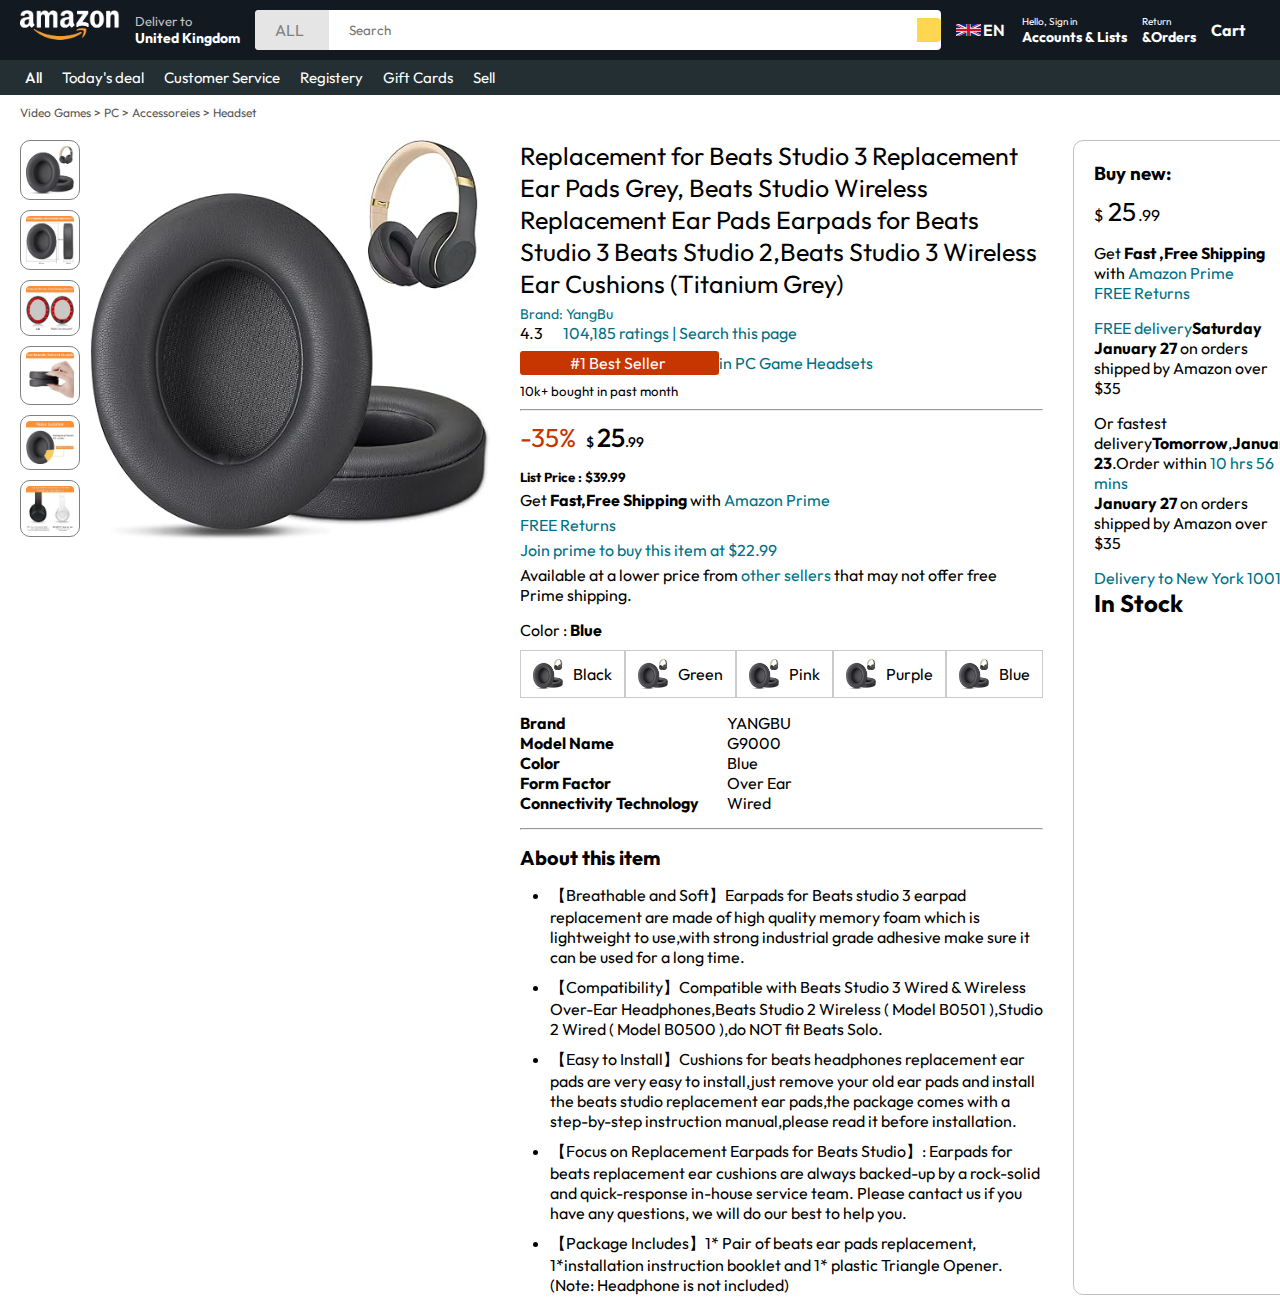
==== AMAZON/product.html @ c56bf2b7 "commit" ====
<!DOCTYPE html>
<html lang="en">
<head>
    <meta charset="UTF-8">
    <meta name="viewport" content="width=device-width, initial-scale=1.0">
    <title>Document</title>
    <link rel="stylesheet" href="https://cdnjs.cloudflare.com/ajax/libs/font-awesome/6.6.0/css/all.min.css" integrity="sha512-Kc323vGBEqzTmouAECnVceyQqyqdsSiqLQISBL29aUW4U/M7pSPA/gEUZQqv1cwx4OnYxTxve5UMg5GT6L4JJg==" crossorigin="anonymous" referrerpolicy="no-referrer" />
    <link rel="stylesheet" href="style.css">
    <link rel="stylesheet" href="product.css">
</head>
<body>
    <nav>
        <a href="">
        <img src="./images/a2-logo.png" width="100px" alt="">
    </a>
    <div class="nav-country">
        <i class="fa-solid fa-location-dot"></i>
       <div>
        <p>Deliver to</p> 
        <h1>United Kingdom</h1></div>
    </div>
    <div class="nav-search">
        <div class="nav-search-gategory">
        <p>ALL</p>
        <i class="fa-solid fa-caret-down"></i></div>
        <input type="text" class="nav-search-input" placeholder="Search">
        <i class="fa-solid fa-magnifying-glass" ></i>
    </div>

    <div class="nav-language">
        <img src="./images/flag1.png" alt="" width="25px">
        <p>EN</p>
        <i class="fa-solid fa-caret-down"></i>
    </div>
    <div class="nav-text">
        <p>Hello, Sign in</p>
        <h1>Accounts & Lists <i class="fa-solid fa-caret-down"></i></h1>
    </div>
    <div class="nav-text">
        <p>Return</p>
        <h1>&Orders<i class="fa-solid fa-caret-down"></i></h1>
    </div>
   <a href="" class="nav-cart">
    <i class="fa-solid fa-cart-shopping"></i>
    <h4>Cart</h4>
   </a>
    </nav>
    <div class="nav-bottom">
        <div>
            <i class="fa-solid fa-bars"></i>
            <p>All</p>
        </div>
        <p>Today's deal</p>
        <p>Customer Service</p>
        <p>Registery</p>
        <p>Gift Cards</p>
        <p>Sell</p>
    </div>
    <p class="breadcrum">Video Games > PC > Accessoreies > Headset</p>
    <div class="product-display">
        <div class="product-d-image">
            <div class="product-icons">
                <img src="./images/headphone.jpg" alt="" width="60">
                <img src="./images/headphone1.jpg" alt="" width="60">
                <img src="./images/headphone2.jpg" alt="" width="60">
                <img src="./images/headphone3.jpg" alt="" width="60">
                <img src="./images/headphone4.jpg" alt="" width="60">
                <img src="./images/headphone6.jpg" alt="" width="60">
            </div>
            <div class="product-main-image">
                <img src="./images/headphone.jpg" alt="" width="400">
            </div>
        </div>
        <div class="product-d-details">
        <p class="product-title">Replacement for Beats Studio 3 Replacement Ear Pads Grey, Beats Studio Wireless Replacement Ear Pads Earpads for Beats Studio 3 Beats Studio 2,Beats Studio 3 Wireless Ear Cushions (Titanium Grey)</p>
        <p class="brand-store"> Brand: YangBu</p>
        <div class="product-rating">
            <div>
                <div>4.3 <i class="fa-solid fa-star"></i>
                <p>104,185 ratings | Search this page</p></div>
            </div>
            <p><span>#1 Best Seller </span> in PC Game Headsets</p>
            <h5>10k+ bought in past month</h5>
            <hr>
        </div>
        <div class="product-d-prize">
            <div>
                <p>
                    -35%
                </p>
                <h1>$ <span>25</span>.99</h1>
            </div>
            <h5>List Price : <span>$39.99</span></h5>
            <p>Get <b>Fast,Free Shipping </b> with <span> Amazon Prime </span></p>
            <p> <span>FREE Returns</span></p>
            <p><span>Join prime to buy this item at $22.99</span></p>
            <p>Available at a lower price from <span> other sellers </span> that may not  offer free Prime shipping.</p>
        </div>
        <div class="product-color-selection">
            <p>Color :  <b>Blue</b></p>
            <div class="product-color-options">
                <div class="option">
                    <img src="./images/headphone.jpg" alt="" width="30px">
                    <p>Black</p>
                </div>
                <div class="option">
                    <img src="./images/headphone.jpg" alt="" width="30px">
                    <p>Green</p>
                </div>
                <div class="option">
                    <img src="./images/headphone.jpg" alt="" width="30px">
                    <p>Pink</p>
                </div>
                <div class="option">
                    <img src="./images/headphone.jpg" alt="" width="30px">
                    <p>Purple</p>
                </div>
                <div class="option">
                    <img src="./images/headphone.jpg" alt="" width="30px">
                    <p>Blue</p>
                </div>
            </div>
        </div>
        <div class="product-info">
         <p><b>Brand</b></p><p>YANGBU</p>
         <p><b>Model Name</b></p><p>G9000</p>
         <p><b>Color</b></p><p>Blue</p>
         <p><b>Form Factor</b></p><p>Over Ear</p>
         <p><b>Connectivity Technology</b></p><p>Wired</p>
        </div>
        <hr>
        <div class="product-description">
            <h1>About this item</h1>
            <ul>
                <li>【Breathable and Soft】Earpads for Beats studio 3 earpad replacement are made of high quality memory foam which is lightweight to use,with strong industrial grade adhesive make sure it can be used for a long time.</li>
                <li>【Compatibility】Compatible with Beats Studio 3 Wired & Wireless Over-Ear Headphones,Beats Studio 2 Wireless ( Model B0501 ),Studio 2 Wired ( Model B0500 ),do NOT fit Beats Solo.</li>
                <li>【Easy to Install】Cushions for beats headphones replacement ear pads are very easy to install,just remove your old ear pads and install the beats studio replacement ear pads,the package comes with a step-by-step instruction manual,please read it before installation.</li>
                <li>【Focus on Replacement Earpads for Beats Studio】: Earpads for beats replacement ear cushions are always backed-up by a rock-solid and quick-response in-house service team. Please cantact us if you have any questions, we will do our best to help you.</li>
                <li>【Package Includes】1* Pair of beats ear pads replacement, 1*installation instruction booklet and 1* plastic Triangle Opener. (Note: Headphone is not included)</li>
            </ul>
        </div>
        </div>
        <div class="product-d-purchase">
            <div class="title">
                <h3>Buy new:</h3><i class="fa-regular fa-circle" style="color: #63E6BE;"></i>
            </div>
<h1 class="price">$ <span>25</span>.99
</h1>
<div class="gap">
    <p>Get <b> Fast ,Free Shipping </b> with <span>Amazon Prime </span> </p>
    <p><span>FREE Returns</span></p>
</div>
<div class="gap">
    <p><span>FREE delivery</span><b>Saturday</b></p>
    <p><b>January 27</b> on orders shipped by Amazon over $35</p>
</div>
<div class="gap">
    <p>Or fastest delivery<b>Tomorrow</b>,<b>January 23</b>.Order within <span>10 hrs 56 mins</span></p>
    <p><b>January 27</b> on orders shipped by Amazon over $35</p>
</div>
<div class="delivery-loction">
    <i class="fa-solid fa-location-dot" style="color: #0c420a;"></i> 
    <p>
        <span>Delivery to New York 10014</span>
    </p>

</div>
<h2 class="product-stock">In Stock</h2>
        </div>
    </div>
    </body>
</html>
---- AMAZON/style.css ----
/* @import url('https://fonts.googleapis.com/css2?family=Outfit:wght@800&display=swap'); */


*{
    margin: 0;
    padding: 0;
    box-sizing: border-box;
    font-family: sans-serif;
}
body{
    background-color: #dadada;
}
a{
    text-decoration: none;
    color: inherit;
}
nav{
    display: flex;
    align-items: center;
    justify-content: space-between;
    background: #131921;
    padding: 10px 20px;
    color: #fff;
}
.nav-country {
    display: flex;
    
    align-items: end;

    margin-left: 15px;
    font-size: 13px;
    color: #c4c4c4;
    
}

.nav-country h1{
    color: #fff;
    font-size: 14px;
}
.nav-search{
    flex: 1;
    display: flex;
    align-items: center;
    background: #fff;
    color: gray;
    max-width: 1000px;
    border-radius: 4px;
    margin-left: 15px;
}
.nav-search-gategory{
    display: flex;
    align-items: center;
    padding: 10px 20px;
    gap:5px;
    background: #e5e5e5;
    border-radius: 4px 0 0 4px;

}
.nav-search-input{
    border: none;
    outline: none;
    padding-left:20px ;
    width: 100%;

}
.fa-magnifying-glass{
    max-width: 42px;
    padding: 12px;
    background: #ffd64f;
    border-radius: 0 4px 4px 0;
}
.nav-language{
    display: flex;
    align-items: center;
    gap: 2px;
    font-weight: 600;
    margin-left: 15px;
}
.nav-text{
    margin-left: 15px;
}
.nav-text p{
    font-size: 10px;

}
.nav-text h1{
    font-size: 14px;
}
.nav-cart{
    display: flex;
    align-items: center;
    margin: 0px 15px;
}
.nav-bottom{
    display: flex;
    align-items: center;
    gap: 20px;
    padding: 8px 20px;
    background: #232f32;
    color: #fff;
    font-size: 15px;
}
.nav-bottom div{
display: flex;
align-items: center;
gap: 5px;
font-weight: 500;
}
.header-slider ul{
    display: flex;
    overflow-y: hidden;

}
.header-img{
    max-width: 100%;
    mask-image: linear-gradient(to bottom,#000000 50%,transparent 100%);
}
.header-slider a{
    position: absolute;
    top: 20%;
    z-index: 1;
    padding: 5vh 1vw;
    background: #ffffff4f;
    color: #0000007b;
    text-decoration: none;
    font-weight: 600;
    font-size: 18px;
    cursor: pointer;
}
.control_next{
    right: 0%;
}
.box-row{
    display: flex;
    flex-wrap: wrap;
    row-gap: 20px;
    justify-content: space-between;
    margin: 20px 30px;
}
.box-col{
    display: flex ;
    flex-direction: column;
    gap: 10px;
    padding: 15px 20px;
    background: #fff;
    max-width: 24%;
    min-height: 200px;
    z-index:1;
}
.box-col a{
    font-size: 13px;
    color: #009999;
    font-weight: 500;
}
.header-box{
    margin-top: -20vw;
}
.products-slider{
    background: #fff;
    margin: 0 30px;
    padding: 20px;
    margin-bottom: 15px;
}
.products-slider .products{
    display:flex;
    overflow-x: auto;
    gap: 20px;
    margin-top: 10px;
}
.products-slider .products img{
    max-width: 200px;
    max-height: 200;
}
.products-slider .products::-webkit-scrollbar{
    display: none;
}
.product-slider-with-price{
    background: #fff;
    margin: 0 30px;
    padding: 20px;
    margin-bottom: 15px;
}

.product-slider-with-price .products{
    display: flex;
    overflow-x: auto;
    gap: 10px;
    margin-top: 10px;
}
.product-slider-with-price .products::-webkit-scrollbar{
    display: none;
}
.product-card{
    display: flex;
    flex-direction: column;
    justify-content: end;
    min-width: 210px;
    background: #fbfbfb;
}
.product-card img{
    width: 310px;
    height: 210px;
    margin: 0 30px;
}
.product-offer p{
    background: #be0b3b;
    color: #fff;
    display: inline-block;
    padding: 2px 5px;
    border-radius: 2px;
    margin: 8px 0;
    font-size: 13px;
}
.product-offer span{
    color: #be0b3b;
    font-weight: 500;
    font-size: 12px;
}
.product-prize{
    color: grey;
    font-size: 13px;
}
.product-card h4{
    color: #525252;
    font-size: 15px;
    font-weight: 400;    
}
footer{
    width: 100%;
    display: flex;
    justify-content: space-between;
    color: #fff;
    background-color: #131921;
    padding: 20px 60px;

}
---- AMAZON/product.css ----
@import url('https://fonts.googleapis.com/css2?family=Outfit:wght@600&display=swap');   


*{
    margin: 0;
    padding: 0;
    box-sizing: border-box;
    font-family: Outfit;
}
body{
    background: #fff;
}
.breadcrum{
    padding: 10px 20px;
    font-size: 12px;
    color: #565656;
}
.product-display{
    min-height: 100%;
    padding: 10px 20px;
    display: flex;
}
.product-d-image{
    display: flex;
    gap: 10px;
}
.product-icons{
    display: flex;
    flex-direction: column;
    gap: 10px;
}
.product-icons img{
    border: 1px solid gray;
    border-radius: 10px;
    padding: 5px;
}
.fa-star{
    color: yellow;
}
.product-d-details{
    margin: 0 30px;
}
.product-title{
    font-size: 25px;
}
.brand-store{
    margin-top: 5px;
    color: #007185;
    font-size: 14px;
}
.product-rating{
    display: flex;
    flex-direction: column;
    gap:10px;
}
.product-rating div{
    display: flex;
    align-items: center;
    gap: 10px;
}
.product-rating p{
    color: #007185;
}
.product-rating p span{
    color: #fff;
    background: #c73500;
    padding: 2px 50px;
    border-radius: 3px;
    font-size: 14;
}
.product-rating h5{
    font-weight: 400;
}
.product-d-prize{
    display: flex;
    flex-direction: column;
    gap: 5px;
}
.product-d-prize div{
    display: flex;
    align-items: center;
    gap: 10px;
    margin: 10px 0;
}
.product-d-prize div p{
    font-size: 26px;
   color: #c73500;
}
.product-d-prize div h1{
    font-size: 14px;
    font-weight: 500;
}
.product-d-prize div span{
    font-size: 26px;
    font-weight: 500;
}
.product-d-prize div h5{
    color: #565656;
    font-weight: 400;
}
.product-d-prize div h5 span{
    text-decoration: line-through;
}
.product-d-prize p span{
    color: #007185;
}
.product-color-selection{
    margin: 15px 0;
}
.product-color-options{
    display: flex;
    justify-content: space-between;
    margin-top: 10px;
}
.option{
 display: flex;
    align-items: center;
    padding: 8px 12px;
    border: 1px solid #cbcbcb ;
    gap: 10px;
}
.product-info{
    display: grid;
    grid-template-columns: auto auto;
    max-width: 300px;
    margin-bottom:15px ;
}
.product-description h1{
font-size: 20px;
margin: 15px 0;
}
.product-description ul{
    display: flex;
    flex-direction: column;
    gap: 10px;
    margin-left:30px;
}
.product-d-purchase{
    width: 100%;
    max-width: 280px;
    border: 1px solid #c1c1c1;
    border-radius: 10px;
    padding: 20px;
}
.product-d-purchase .title{
    display: flex;
    justify-content: space-between;
    align-items: center;
}
.product-d-purchase .price{
    font-size: 16px;
    font-weight: 400;
    margin: 10px 0;
}
.product-d-purchase .price span{
    font-size: 26px;
    padding: 2px;
}
.product-d-purchase .gap{
    margin: 15px 0;
}
.product-d-purchase p span{
    color: #007185;
}
.delivery-location{
    display: flex;
    align-items: center;
    gap: 3px;
}
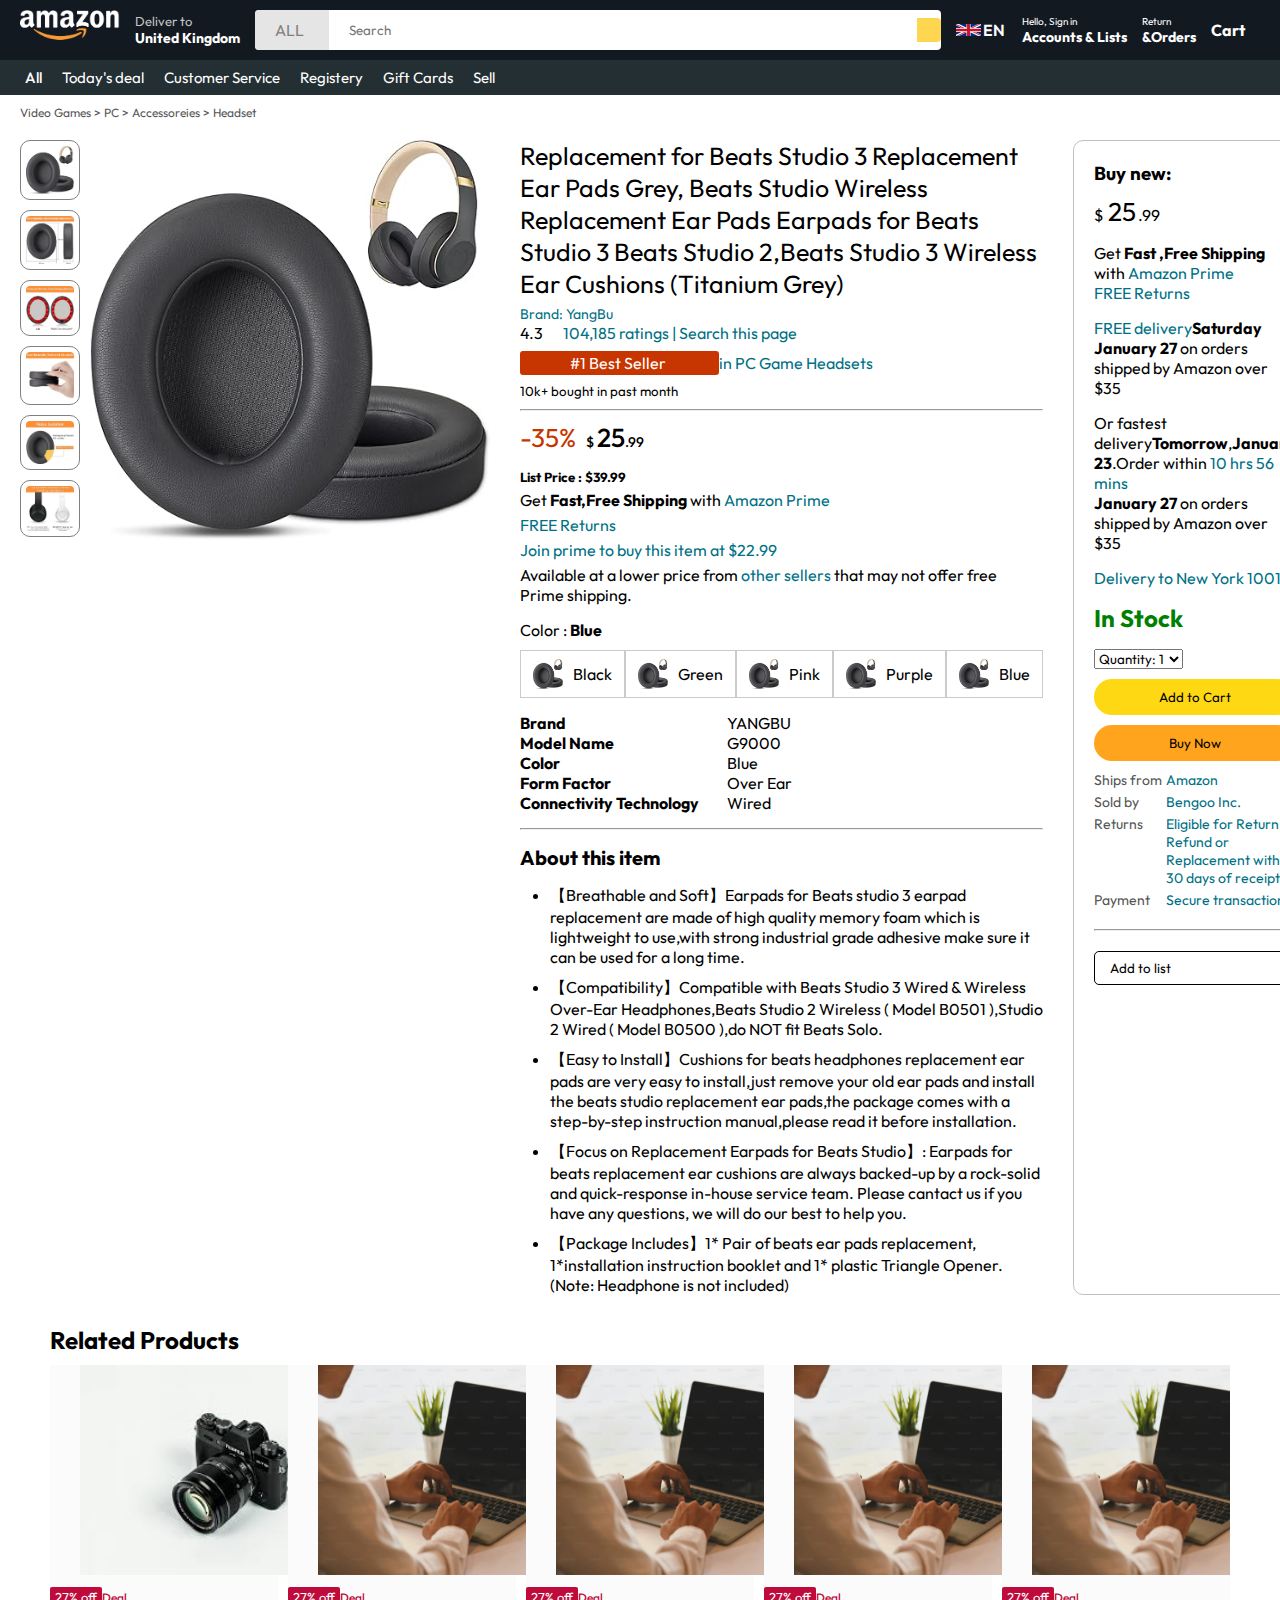
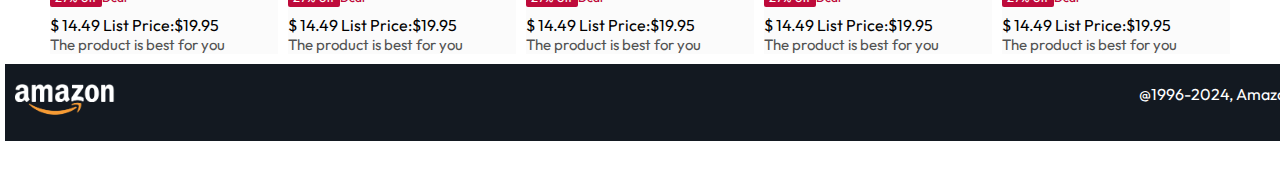
==== commit 4e9be8a2: "commit" ====
--- a/AMAZON/product.html
+++ b/AMAZON/product.html
@@ -166,7 +166,89 @@
 
 </div>
 <h2 class="product-stock">In Stock</h2>
-        </div>
-    </div>
+<select class="product-quantity">
+    <option value="">Quantity: 1</option>
+    <option value="">Quantity: 2</option>
+    <option value="">Quantity: 3</option>
+</select>
+<button class="btn">Add to Cart</button>
+<button class="btn product-buy"> Buy Now</button>
+<div class="product-seller-info">
+    <p>Ships from</p><p><span>Amazon</span></p>
+    <p>Sold by</p><p><span>Bengoo Inc.</span></p>
+    <p>Returns</p><p><span>Eligible for Return, Refund or Replacement within 30 days of receipt</span></p>
+    <p>Payment</p><p><span>Secure transaction</span></p>
+</div>
+<hr>
+<button class="product-add-list">Add to list</button>
+        </div>
+    </div>
+    <div class="product-slider-with-price">
+        <h2>Related Products</h2>
+        <div class="products">
+            <div class="product-card">
+                <div class="product-img-container">
+                    <img src="./images/product-1.jpeg" alt="" >
+                </div>
+                <div class="product-offer">
+                    <p>27% off</p><span>Deal</span>
+                </div>
+                <p class="product-price">$ <span>14.49</span> List Price:$19.95</p>
+                <h4>The product is best for you</h4>
+            </div>
+            <div class="product-card">
+                <div class="product-img-container">
+                    <img src="./images/laptop.jpeg" alt="">
+                </div>
+                <div class="product-offer">
+                    <p>27% off</p><span>Deal</span>
+                </div>
+                <p class="product-price">$ <span>14.49</span> List Price:$19.95</p>
+                <h4>The product is best for you</h4>
+            </div>
+            <div class="product-card">
+                <div class="product-img-container">
+                    <img src="./images/laptop.jpeg" alt="">
+                </div>
+                <div class="product-offer">
+                    <p>27% off</p><span>Deal</span>
+                </div>
+                <p class="product-price">$ <span>14.49</span> List Price:$19.95</p>
+                <h4>The product is best for you</h4>
+            </div>
+            <div class="product-card">
+                <div class="product-img-container">
+                    <img src="./images/laptop.jpeg" alt="">
+                </div>
+                <div class="product-offer">
+                    <p>27% off</p><span>Deal</span>
+                </div>
+                <p class="product-price">$ <span>14.49</span> List Price:$19.95</p>
+                <h4>The product is best for you</h4>
+            </div>
+            <div class="product-card">
+                <div class="product-img-container">
+                    <img src="./images/laptop.jpeg" alt="">
+                </div>
+                <div class="product-offer">
+                    <p>27% off</p><span>Deal</span>
+                </div>
+                <p class="product-price">$ <span>14.49</span> List Price:$19.95</p>
+                <h4>The product is best for you</h4>
+            </div>
+            
+        </div>
+        <footer>
+            <img src="./images/a2-logo.png" alt="" width="100px">
+            <p> @1996-2024, Amazon.com, Inc. or its affilates</p>
+           </footer>
+        <script>const scrollcontainer=document.querySelectorAll('.products');
+            for( const item of scrollcontainer){
+            item.addEventListener('wheel',(evt)=>{
+                evt.preventDefault();
+              item.scrollLeft += evt.deltaY;  
+            })
+            }
+           </script>
     </body>
 </html>--- a/AMAZON/product.css
+++ b/AMAZON/product.css
@@ -5,7 +5,7 @@
 *{
     margin: 0;
     padding: 0;
-    box-sizing: border-box;
+    
     font-family: Outfit;
 }
 body{
@@ -167,4 +167,57 @@
     display: flex;
     align-items: center;
     gap: 3px;
+}
+.product-stock{
+margin:15px 0;
+color: green;
+font-weight: 400px;
+}
+.product-d-purchase .btn{
+    outline: none;
+    border: none ;
+    background: #ffd814;
+    width: 100%;
+    padding: 10px 0;
+    margin-top: 10px;
+    border-radius: 50px;
+    cursor: pointer;
+}
+.product-d-purchase .product-buy{
+    background: #ffa41c;
+}
+.product-seller-info{
+margin-top: 10px;
+    display: grid;
+    grid-template-columns: auto auto;
+    gap:4px;
+    font-size: 14px;
+    color: #565656;
+}
+.product-seller-info span{
+    color: #007185;
+}
+.product-d-purchase hr{
+    margin: 20px 0;
+}
+.product-add-list{
+    width: 100%;
+    padding: 8px 15px;
+    border-radius: 5px;
+    border: 1px solid #000;
+    text-align: start;
+    background: white;
+    cursor: pointer;
+}
+footer{
+    margin-top: 10px;
+    margin-left: -45px;
+    width: 1510px;
+    display: flex;
+    justify-content: space-between;
+    color: #fff;
+    background-color: #131921;
+    padding: 20px 50px 20px 10px;       
+    
+
 }